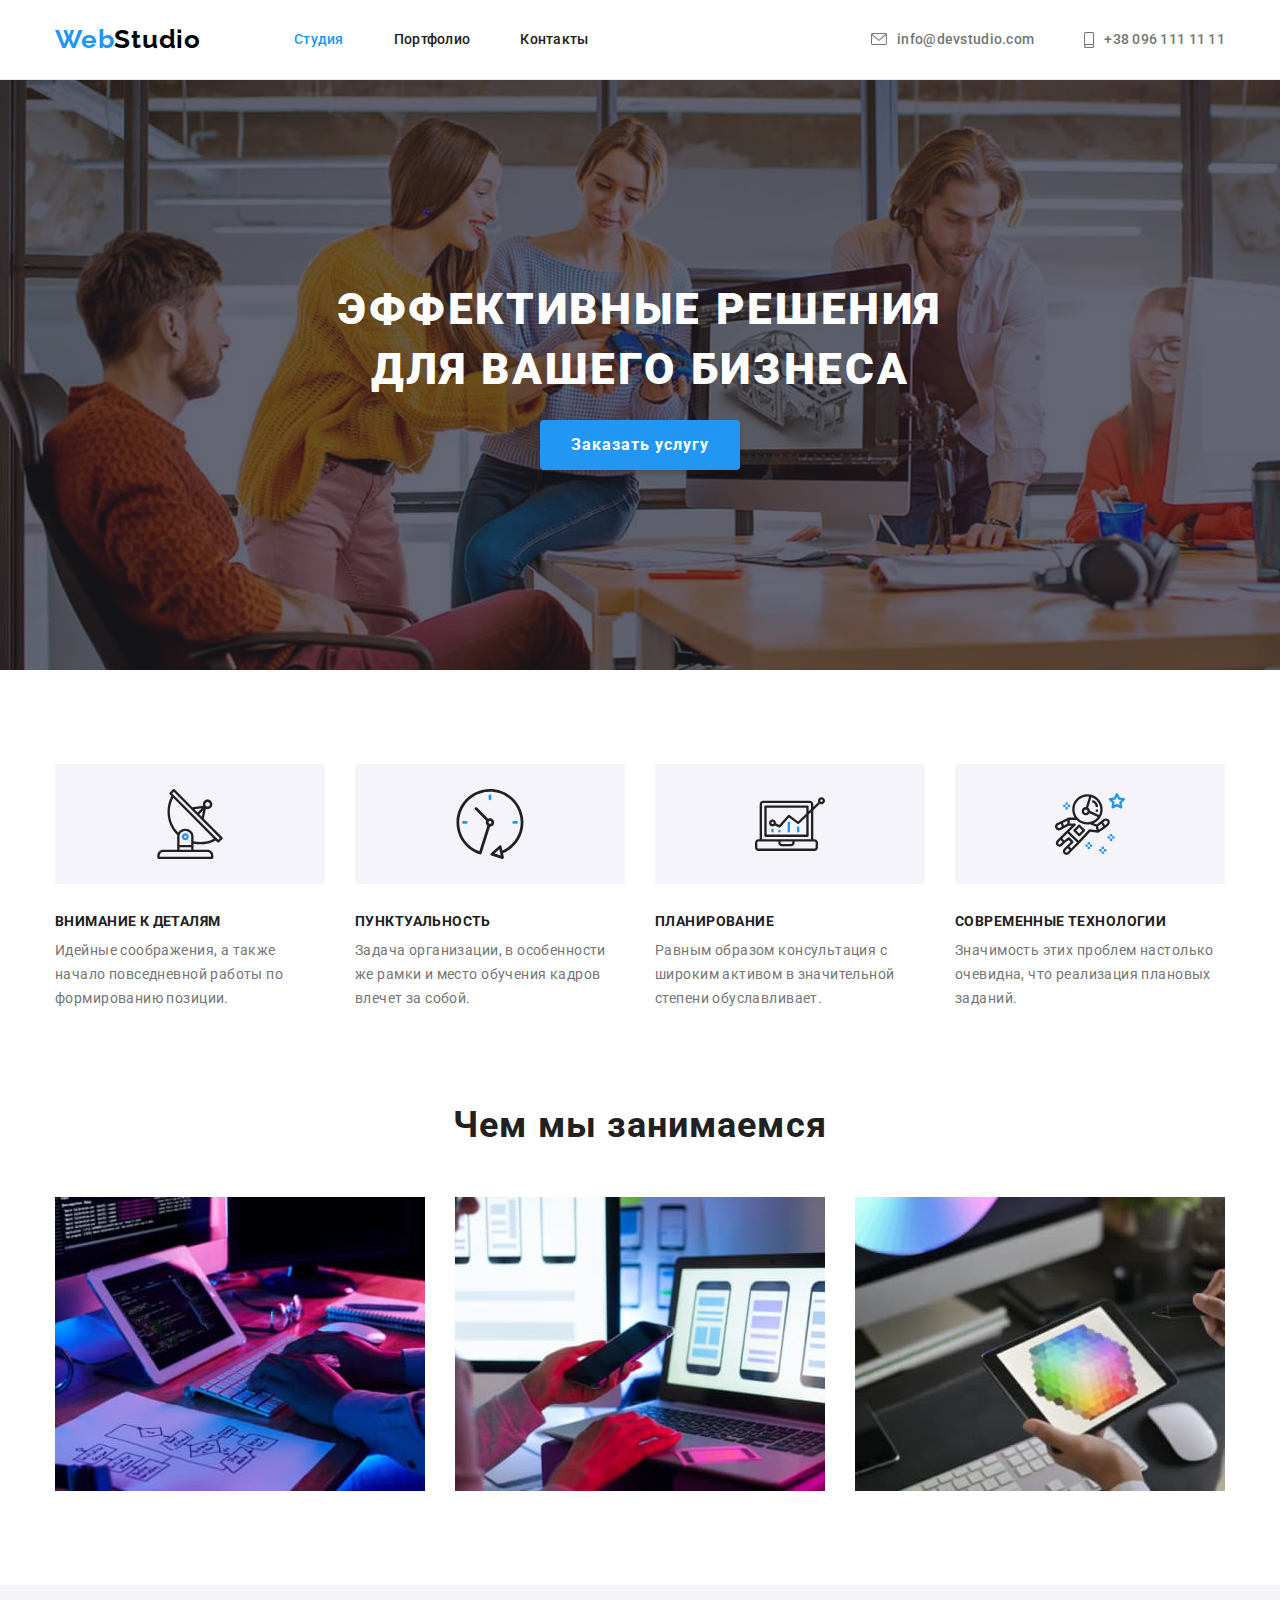
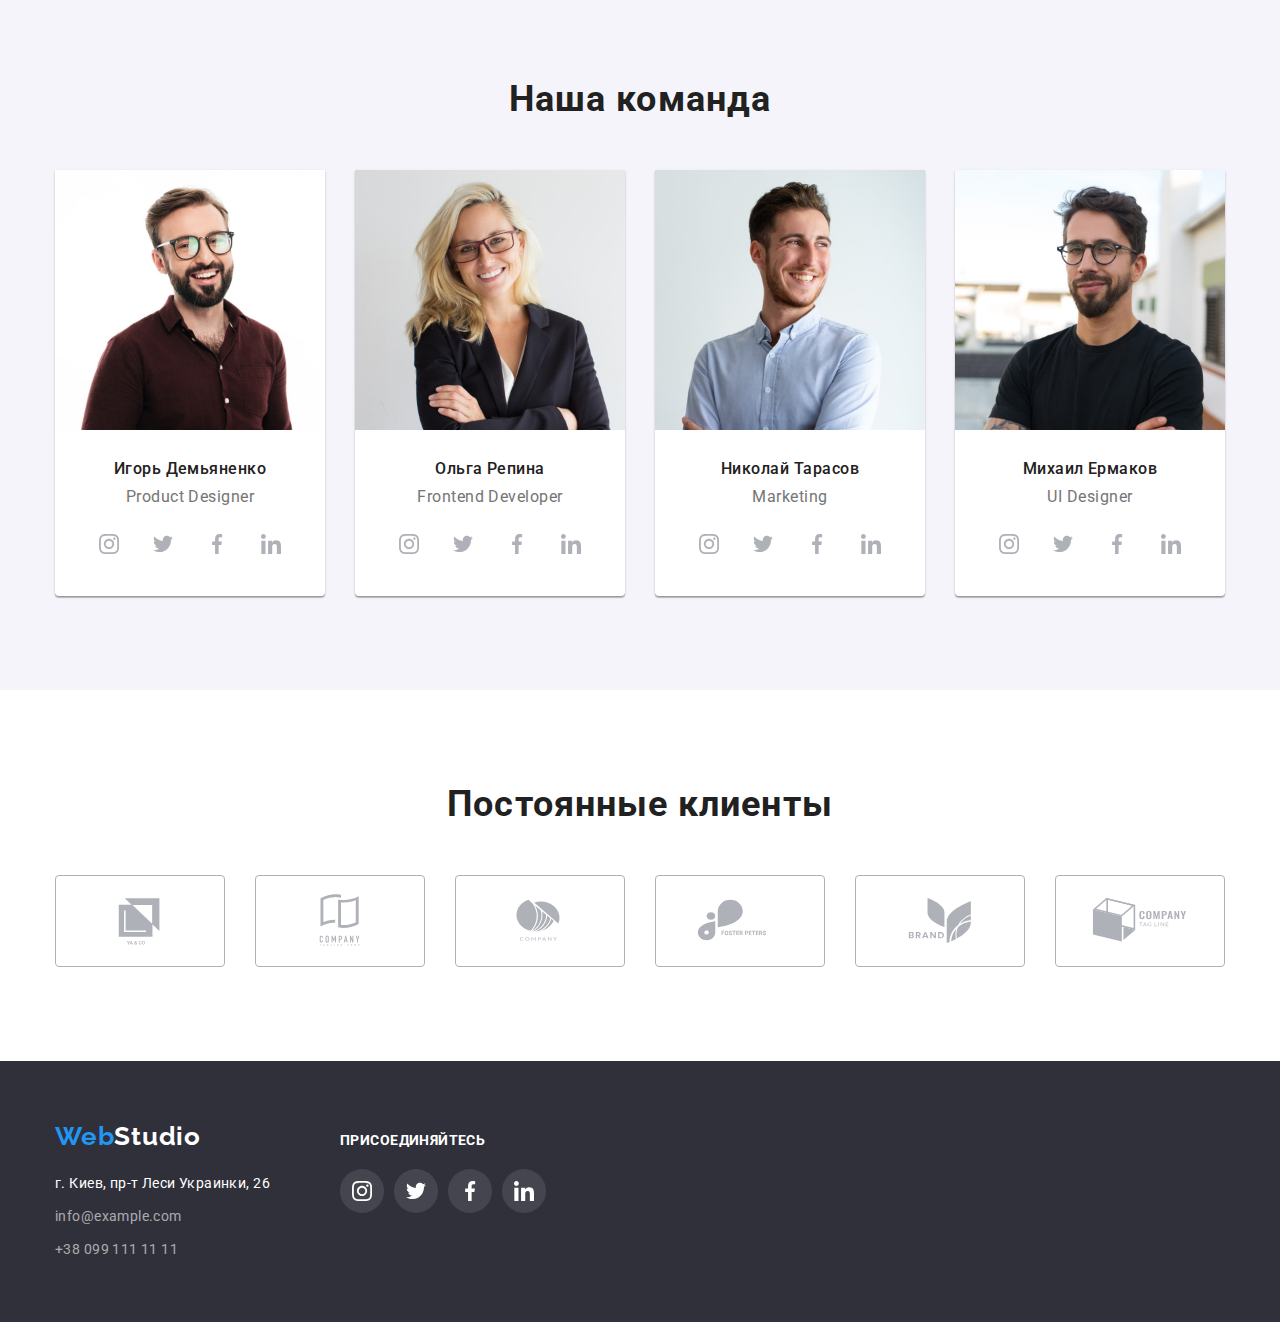
==== index.html @ d0656dda "Копія" ====
<!DOCTYPE html>
<html lang="ru">
  <head>
    <meta charset="UTF-8" />
    <meta http-equiv="X-UA-Compatible" content="IE=edge" />
    <meta name="viewport" content="width=device-width, initial-scale=1.0" />
    <link rel="preconnect" href="https://fonts.googleapis.com" />
    <link rel="preconnect" href="https://fonts.gstatic.com" crossorigin />
    <link
      href="https://fonts.googleapis.com/css2?family=Raleway:wght@700&family=Roboto:wght@400;500;700;900&display=swap"
      rel="stylesheet"
    />
    <title>WebStudio</title>
    <link
      rel="stylesheet"
      href="https://cdnjs.cloudflare.com/ajax/libs/modern-normalize/1.1.0/modern-normalize.min.css"
    />
    <link rel="stylesheet" href="./css/styles.css" />
  </head>

  <body>
    <header class="header">
      <div class="container">
        <a href="./index.html" class="logo link"><span class="logo-web">Web</span>Studio</a>
        <nav class="header-navigation">
          <ul class="header-navigation-list list">
            <li class="header-nav-item">
              <a href="./index.html" class="header-navigation-item link current">Студия</a>
            </li>
            <li class="header-nav-item">
              <a href="./portfolio.html" class="header-navigation-item link">Портфолио</a>
            </li>
            <li class="header-nav-item">
              <a href="" class="header-navigation-item link">Контакты</a>
            </li>
          </ul>
        </nav>
        <ul class="header-contacts-list list">
          <li class="header-contacts-item">
            <a href="mailto:info@devstudio.com" class="header-contacts link">
              <svg class="header-icon" width="16" height="12">
                <use href="./images/icons.svg#icon-envelope"></use>
              </svg>
              info@devstudio.com</a
            >
          </li>
          <li class="header-contacts-item">
            <a href="tel:+380961111111" class="header-contacts link">
              <svg class="header-icon" width="10" height="16">
                <use href="./images/icons.svg#icon-smartphone"></use>
              </svg>
              +38 096 111 11 11</a
            >
          </li>
        </ul>
      </div>
    </header>
    <main>
      <section class="hero">
        <div class="container">
          <h1 class="hero-title">Эффективные решения для вашего бизнеса</h1>
          <button type="button" class="hero-button">Заказать услугу</button>
        </div>
      </section>
      <section class="characteristic-section section">
        <div class="characteristic-container container">
          <h2 class="hidden-title">Преимущества компании</h2>
          <ul class="characteristic-list list">
            <li class="characteristic-item">
              <div class="characteristic-div">
                <svg class="characteristic-icon" width="70" height="70">
                  <use href="./images/icons.svg#icon-antenna"></use>
                </svg>
              </div>
              <h3 class="characteristic-title">Внимание к деталям</h3>
              <p class="characteristic-text">
                Идейные соображения, а также начало повседневной работы по формированию позиции.
              </p>
            </li>
            <li class="characteristic-item">
              <div class="characteristic-div">
                <svg class="characteristic-icon" width="70" height="70">
                  <use href="./images/icons.svg#icon-clock"></use>
                </svg>
              </div>
              <h3 class="characteristic-title">Пунктуальность</h3>
              <p class="characteristic-text">
                Задача организации, в особенности же рамки и место обучения кадров влечет за собой.
              </p>
            </li>
            <li class="characteristic-item">
              <div class="characteristic-div">
                <svg class="characteristic-icon" width="70" height="70">
                  <use href="./images/icons.svg#icon-diagram"></use>
                </svg>
              </div>
              <h3 class="characteristic-title">Планирование</h3>
              <p class="characteristic-text">
                Равным образом консультация с широким активом в значительной степени обуславливает.
              </p>
            </li>
            <li class="characteristic-item">
              <div class="characteristic-div">
                <svg class="characteristic-icon" width="70" height="70">
                  <use href="./images/icons.svg#icon-astronaut"></use>
                </svg>
              </div>
              <h3 class="characteristic-title">Современные технологии</h3>
              <p class="characteristic-text">
                Значимость этих проблем настолько очевидна, что реализация плановых заданий.
              </p>
            </li>
          </ul>
        </div>
      </section>
      <section class="section">
        <div class="container">
          <h2 class="activity-title">Чем мы занимаемся</h2>
          <ul class="activity-list list">
            <li class="activity-item">
              <img
                src="./images/img-1.jpg"
                class="photo"
                width="370"
                height="294"
                alt="Мужик печатает код"
              />
            </li>
            <li class="activity-item">
              <img
                src="./images/img-2.jpg"
                class="photo"
                width="370"
                height="294"
                alt="Мужик смотрит в выключенный телефон"
              />
            </li>
            <li class="activity-item">
              <img
                src="./images/img-3.jpg"
                class="photo"
                width="370"
                height="294"
                alt="Карта градиента"
              />
            </li>
          </ul>
        </div>
      </section>
      <section class="section team">
        <div class="container">
          <h2 class="team-title">Наша команда</h2>
          <ul class="team-list list">
            <li class="team-list-item">
              <img
                src="./images/workers/ihordemianenk.jpg"
                class="photo"
                width="270"
                height="260"
                alt="Игорь Демьяненко"
              />
              <div class="team-info">
                <h3 class="team-name">Игорь Демьяненко</h3>
                <p lang="en" class="team-profession">Product Designer</p>
                <ul class="team-soc-list list">
                  <li class="tean-soc-item">
                    <a href="" class="team-soc-link">
                      <svg class="team-soc-icon" width="20" height="20">
                        <use href="./images/icons.svg#icon-instagram"></use>
                      </svg>
                    </a>
                  </li>
                  <li class="tean-soc-item">
                    <a href="" class="team-soc-link">
                      <svg class="team-soc-icon" width="20" height="20">
                        <use href="./images/icons.svg#icon-twitter"></use>
                      </svg>
                    </a>
                  </li>
                  <li class="tean-soc-item">
                    <a href="" class="team-soc-link">
                      <svg class="team-soc-icon" width="20" height="20">
                        <use href="./images/icons.svg#icon-facebook"></use>
                      </svg>
                    </a>
                  </li>
                  <li class="tean-soc-item">
                    <a href="" class="team-soc-link">
                      <svg class="team-soc-icon" width="20" height="20">
                        <use href="./images/icons.svg#icon-linkedin"></use>
                      </svg>
                    </a>
                  </li>
                </ul>
              </div>
            </li>
            <li class="team-list-item">
              <img
                src="./images/workers/olharepin.jpg"
                class="photo"
                width="270"
                height="260"
                alt="Ольга Репина"
              />
              <div class="team-info">
                <h3 class="team-name">Ольга Репина</h3>
                <p lang="en" class="team-profession">Frontend Developer</p>
                <ul class="team-soc-list list">
                  <li class="tean-soc-item">
                    <a href="" class="team-soc-link">
                      <svg class="team-soc-icon" width="20" height="20">
                        <use href="./images/icons.svg#icon-instagram"></use>
                      </svg>
                    </a>
                  </li>
                  <li class="tean-soc-item">
                    <a href="" class="team-soc-link">
                      <svg class="team-soc-icon" width="20" height="20">
                        <use href="./images/icons.svg#icon-twitter"></use>
                      </svg>
                    </a>
                  </li>
                  <li class="tean-soc-item">
                    <a href="" class="team-soc-link">
                      <svg class="team-soc-icon" width="20" height="20">
                        <use href="./images/icons.svg#icon-facebook"></use>
                      </svg>
                    </a>
                  </li>
                  <li class="tean-soc-item">
                    <a href="" class="team-soc-link">
                      <svg class="team-soc-icon" width="20" height="20">
                        <use href="./images/icons.svg#icon-linkedin"></use>
                      </svg>
                    </a>
                  </li>
                </ul>
              </div>
            </li>
            <li class="team-list-item">
              <img
                src="./images/workers/mykolataraso.jpg"
                class="photo"
                width="270"
                height="260"
                alt="Николай Тарасов"
              />
              <div class="team-info">
                <h3 class="team-name">Николай Тарасов</h3>
                <p lang="en" class="team-profession">Marketing</p>
                <ul class="team-soc-list list">
                  <li class="tean-soc-item">
                    <a href="" class="team-soc-link">
                      <svg class="team-soc-icon" width="20" height="20">
                        <use href="./images/icons.svg#icon-instagram"></use>
                      </svg>
                    </a>
                  </li>
                  <li class="tean-soc-item">
                    <a href="" class="team-soc-link"
                      ><svg class="team-soc-icon" width="20" height="20">
                        <use href="./images/icons.svg#icon-twitter"></use>
                      </svg>
                    </a>
                  </li>
                  <li class="tean-soc-item">
                    <a href="" class="team-soc-link">
                      <svg class="team-soc-icon" width="20" height="20">
                        <use href="./images/icons.svg#icon-facebook"></use>
                      </svg>
                    </a>
                  </li>
                  <li class="tean-soc-item">
                    <a href="" class="team-soc-link">
                      <svg class="team-soc-icon" width="20" height="20">
                        <use href="./images/icons.svg#icon-linkedin"></use>
                      </svg>
                    </a>
                  </li>
                </ul>
              </div>
            </li>
            <li class="team-list-item">
              <img
                src="./images/workers/mykhailoyermako.jpg"
                class="photo"
                width="270"
                height="260"
                alt="Михаил Ермаков"
              />
              <div class="team-info">
                <h3 class="team-name">Михаил Ермаков</h3>
                <p lang="en" class="team-profession">UI Designer</p>
                <ul class="team-soc-list list">
                  <li class="tean-soc-item">
                    <a href="" class="team-soc-link">
                      <svg class="team-soc-icon" width="20" height="20">
                        <use href="./images/icons.svg#icon-instagram"></use>
                      </svg>
                    </a>
                  </li>
                  <li class="tean-soc-item">
                    <a href="" class="team-soc-link">
                      <svg class="team-soc-icon" width="20" height="20">
                        <use href="./images/icons.svg#icon-twitter"></use>
                      </svg>
                    </a>
                  </li>
                  <li class="tean-soc-item">
                    <a href="" class="team-soc-link">
                      <svg class="team-soc-icon" width="20" height="20">
                        <use href="./images/icons.svg#icon-facebook"></use>
                      </svg>
                    </a>
                  </li>
                  <li class="tean-soc-item">
                    <a href="" class="team-soc-link">
                      <svg class="team-soc-icon" width="20" height="20">
                        <use href="./images/icons.svg#icon-linkedin"></use>
                      </svg>
                    </a>
                  </li>
                </ul>
              </div>
            </li>
          </ul>
        </div>
      </section>
      <section class="section">
        <div class="container">
          <h2 class="client-title">Постоянные клиенты</h2>
          <ul class="client-list list">
            <li class="client-item">
              <a href="" class="client-link">
                <svg class="client-icon" width="106" height="60">
                  <use href="./images/icons.svg#icon-logo-one"></use>
                </svg>
              </a>
            </li>
            <li class="client-item">
              <a href="" class="client-link">
                <svg class="client-icon" width="106" height="60">
                  <use href="./images/icons.svg#icon-logo-two"></use>
                </svg>
              </a>
            </li>
            <li class="client-item">
              <a href="" class="client-link">
                <svg class="client-icon" width="106" height="60">
                  <use href="./images/icons.svg#icon-logo-three"></use>
                </svg>
              </a>
            </li>
            <li class="client-item">
              <a href="" class="client-link">
                <svg class="client-icon" width="106" height="60">
                  <use href="./images/icons.svg#icon-logo-four"></use>
                </svg>
              </a>
            </li>
            <li class="client-item">
              <a href="" class="client-link">
                <svg class="client-icon" width="106" height="60">
                  <use href="./images/icons.svg#icon-logo-five"></use>
                </svg>
              </a>
            </li>
            <li class="client-item">
              <a href="" class="client-link">
                <svg class="client-icon" width="106" height="60">
                  <use href="./images/icons.svg#icon-logo-six"></use>
                </svg>
              </a>
            </li>
          </ul>
        </div>
      </section>
    </main>
    <footer class="footer">
      <div class="container">
        <div class="footer-main">
          <a href="./index.html" class="footer-logo link"
            ><span class="logo-web">Web</span>Studio</a
          >
          <address>
            <ul class="footer-address-list list">
              <li class="footer-address">
                <a
                  href="https://goo.gl/maps/h8EsiZQWyyyruCBi9"
                  target="_blank"
                  rel="noopener noreferrer"
                  class="footer-address-item link"
                  >г. Киев, пр-т Леси Украинки, 26</a
                >
              </li>
              <li class="footer-address">
                <a href="mailto:info@example.com" class="footer-address-link link"
                  >info@example.com</a
                >
              </li>
              <li class="footer-address">
                <a href="tel:+380991111111" class="footer-address-link link">+38 099 111 11 11</a>
              </li>
            </ul>
          </address>
        </div>
        <div class="footer-soc">
          <h3 class="footer-soc-title">присоединяйтесь</h3>
          <ul class="footer-soc-list list">
            <li class="footer-soc-item">
              <a href="" class="footer-soc-link">
                <svg class="footer-soc-icon" width="20" height="20">
                  <use href="./images/icons.svg#icon-instagram"></use>
                </svg>
              </a>
            </li>
            <li class="footer-soc-item">
              <a href="" class="footer-soc-link">
                <svg class="team-soc-icon" width="20" height="20">
                  <use href="./images/icons.svg#icon-twitter"></use>
                </svg>
              </a>
            </li>
            <li class="footer-soc-item">
              <a href="" class="footer-soc-link">
                <svg class="team-soc-icon" width="20" height="20">
                  <use href="./images/icons.svg#icon-facebook"></use>
                </svg>
              </a>
            </li>
            <li class="footer-soc-item">
              <a href="" class="footer-soc-link">
                <svg class="team-soc-icon" width="20" height="20">
                  <use href="./images/icons.svg#icon-linkedin"></use>
                </svg>
              </a>
            </li>
          </ul>
        </div>
      </div>
    </footer>
  </body>
</html>
---- css/styles.css ----
:root {
  --primery-text-color: #757575;
  --primery-white-color: #ffffff;
  --accent-color: #2196f3;
  --black-color: #000000;
  --hero-color: #2f303a;
  --nav-item-color: #212121;
  --futer-address-color: rgba(255, 255, 255, 0.6);
  --team-section-color: #f5f4fa;
  --hero-button-focus-color: #188ce8;
  --svg-icon-color: #afb1b8;
}

body {
  background-color: var(--primery-white-color);
  font-family: 'Roboto', Tahoma, sans-serif;
  color: var(--primery-text-color);
}

.list {
  list-style: none;
}

.link {
  text-decoration: none;
}

.hidden-title {
  position: absolute;
  width: 1px;
  height: 1px;
  margin: -1px;
  border: 0;
  padding: 0;

  white-space: nowrap;
  clip-path: inset(100%);
  clip: rect(0 0 0 0);
  overflow: hidden;
}

.container {
  margin: 0 auto;
  width: 1200px;
  padding-left: 15px;
  padding-right: 15px;
}

ul,
p,
h1,
h2,
h3 {
  margin: 0;
  padding-inline-start: 0px;
}

.section {
  padding-top: 94px;
  padding-bottom: 94px;
}

.photo {
  display: block;
}

/* ------------------------ header ----------------------*/

.header {
  border-bottom: 1px solid #ececec;
}

.header .container {
  display: flex;
  align-items: center;
}

.logo {
  font-family: 'Raleway';
  font-weight: 700;
  font-size: 26px;
  line-height: 1.19;
  letter-spacing: 0.03em;
  color: var(--black-color);
  margin-right: 93px;
}

.logo-web {
  color: var(--accent-color);
}

.header-navigation-list {
  font-weight: 500;
  font-size: 14px;
  line-height: 1.1;
  letter-spacing: 0.02em;
  display: flex;
}

.header-nav-item:not(:last-child) {
  margin-right: 50px;
}

.header-navigation-item {
  color: var(--nav-item-color);
  padding-top: 32px;
  padding-bottom: 32px;
  display: block;
}

.header-navigation-item:hover,
.header-navigation-item:focus {
  color: var(--accent-color);
}

.header-contacts-list {
  margin-left: auto;
  font-weight: 500;
  font-size: 14px;
  line-height: 1.1;
  letter-spacing: 0.02em;
  display: flex;
}

.header-contacts-item:not(:last-child) {
  margin-right: 50px;
}

.header-contacts {
  color: var(--primery-text-color);
  display: flex;
  align-items: center;
}

.header-contacts:hover,
.header-contacts:focus,
.current {
  color: var(--accent-color);
}

.header-icon {
  margin-right: 10px;
  fill: currentColor;
  display: flex;
  align-items: center;
}

/* -------------------------hero------------------------- */

.hero {
  background-color: var(--hero-color);
  text-align: center;
  padding-top: 200px;
  padding-bottom: 200px;
  background-image: linear-gradient(rgba(47, 48, 58, 0.4), rgba(47, 48, 58, 0.4)),
    url(../images/hero-background.jpg);
  background-repeat: no-repeat;
  background-size: cover;
  max-width: 1600px;
  margin: 0 auto;
}

.hero-title {
  margin-left: auto;
  margin-right: auto;
  width: 696px;
  font-weight: 900;
  font-size: 44px;
  line-height: 1.36;
  text-align: center;
  letter-spacing: 0.06em;
  text-transform: uppercase;
  color: var(--primery-white-color);
}

.hero-button {
  width: 200px;
  height: 50px;
  margin-top: 20px;
  font-family: inherit;
  cursor: pointer;
  font-weight: 700;
  font-size: 16px;
  line-height: 1.8;
  letter-spacing: 0.06em;
  background-color: var(--accent-color);
  color: var(--primery-white-color);
  box-shadow: 0px 4px 4px rgba(0, 0, 0, 0.15);
  border-radius: 4px;
  border: 0;
}

.hero-button:hover,
.hero-button:focus {
  background-color: var(--hero-button-focus-color);
}

/* ---------------------characteristic-------------------- */
.characteristic-section {
  padding-bottom: 0;
}

.characteristic-list {
  display: flex;
}

.characteristic-item {
  width: 270px;
}

.characteristic-item + .characteristic-item {
  margin-left: 30px;
}

.characteristic-div {
  display: flex;
  height: 120px;
  width: 270px;
  background-color: var(--team-section-color);
  align-items: center;
  justify-content: center;
  margin-bottom: 30px;
}

.characteristic-title {
  margin-bottom: 10px;
  font-weight: 700;
  font-size: 14px;
  line-height: 1.1;
  letter-spacing: 0.03em;
  text-transform: uppercase;
  color: var(--nav-item-color);
}

.characteristic-text {
  font-weight: 400;
  font-size: 14px;
  line-height: 1.7;
  letter-spacing: 0.03em;
}

/* -------------------------activity---------------------- */

.activity-list {
  display: flex;
}

.activity-item + .activity-item {
  margin-left: 30px;
}

.activity-title {
  /* margin-top: 94px; */
  margin-bottom: 50px;
}

.activity-title,
.team-title {
  font-weight: 700;
  font-size: 36px;
  line-height: 1.16;
  text-align: center;
  letter-spacing: 0.03em;
  color: var(--nav-item-color);
}

/* ---------------------------team------------------------ */

.team {
  background-color: var(--team-section-color);
  text-align: center;
  margin-top: 0;
  margin-bottom: 0;
  padding-top: 94px;
  padding-bottom: 94px;
}

.team-title {
  display: inline-block;
  margin-left: auto;
  margin-right: auto;
  /* margin-top: 94px; */
}

.team-list {
  display: flex;
  margin-top: 50px;
}

.team-list-item {
  background-color: var(--primery-white-color);
  box-shadow: 0px 1px 3px rgba(0, 0, 0, 0.12), 0px 1px 1px rgba(0, 0, 0, 0.14),
    0px 2px 1px rgba(0, 0, 0, 0.2);
  border-radius: 0px 0px 4px 4px;
  /* margin-bottom: 94px; */
}

.team-list-item + .team-list-item {
  margin-left: 30px;
}

.team-info {
  padding-top: 30px;
  padding-bottom: 30px;
}
.team-name {
  font-weight: 500;
  font-size: 16px;
  line-height: 1.1;
  text-align: center;
  letter-spacing: 0.03em;
  color: var(--nav-item-color);
}

.team-profession {
  margin-top: 10px;
  margin-bottom: 16px;
  font-weight: 400;
  font-size: 16px;
  line-height: 1.1;
  text-align: center;
  letter-spacing: 0.03em;
}

.tean-soc-item + .tean-soc-item {
  margin-left: 10px;
}

.team-soc-list {
  display: flex;
  justify-content: center;
}

.team-soc-link {
  width: 44px;
  height: 44px;
  background-color: var(--primery-white-color);
  border-radius: 50%;
  display: flex;
  justify-content: center;
  align-items: center;
  fill: var(--svg-icon-color);
}

.team-soc-link:hover,
.team-soc-link:focus {
  background-color: var(--accent-color);
}

.team-soc-link:hover,
.team-soc-link:focus .team-soc-icon {
  fill: var(--primery-white-color);
}

/* --------------------------client----------------------- */

.client-list {
  display: flex;
  margin-top: 50px;
}

.client-item + .client-item {
  margin-left: 30px;
}

.client-title {
  margin-left: auto;
  margin-right: auto;
  font-weight: 700;
  font-size: 36px;
  line-height: 1.16;
  text-align: center;
  letter-spacing: 0.03em;
  color: var(--nav-item-color);
}

.client-link {
  display: flex;
  width: 170px;
  height: 92px;
  border: 1px solid var(--svg-icon-color);
  box-sizing: border-box;
  border-radius: 4px;
  justify-content: center;
  align-items: center;
  fill: var(--svg-icon-color);
}

.client-link:hover,
.client-link:focus {
  border: 1px solid var(--accent-color);
  color: var(--accent-color);
}

.client-link:hover,
.client-link:focus .client-icon {
  fill: var(--accent-color);
}

/* --------------------------footer----------------------- */

.footer {
  background-color: var(--hero-color);
  padding-top: 60px;
  padding-bottom: 60px;
}

.footer-logo {
  display: inline-block;
  margin-bottom: 20px;
  font-family: 'Raleway';
  font-weight: 700;
  font-size: 26px;
  line-height: 1.19;
  letter-spacing: 0.03em;
  color: var(--primery-white-color);
}

.footer-address:not(:last-child) {
  margin-bottom: 9px;
}

.footer-address-item {
  font-style: normal;
  font-weight: 400;
  font-size: 14px;
  line-height: 1.71;
  letter-spacing: 0.03em;
  color: var(--primery-white-color);
}

.footer-address-item:hover,
.footer-address-item:focus {
  color: var(--accent-color);
}

.footer-address-link {
  font-style: normal;
  font-weight: 400;
  font-size: 14px;
  line-height: 1.71;
  letter-spacing: 0.03em;
  color: var(--futer-address-color);
}

.footer-address-link:hover,
.footer-address-link:focus {
  color: var(--accent-color);
}

.footer .container {
  display: flex;
  align-items: baseline;
}

.footer-soc {
  margin-left: 70px;
}

.footer-soc-title {
  font-style: normal;
  font-weight: 700;
  font-size: 14px;
  line-height: 1.14;
  letter-spacing: 0.03em;
  text-transform: uppercase;
  color: var(--primery-white-color);
  margin-bottom: 20px;
}

.footer-soc-item + .footer-soc-item {
  margin-left: 10px;
}

.footer-soc-list {
  display: flex;
}

.footer-soc-link {
  width: 44px;
  height: 44px;
  background-color: rgba(255, 255, 255, 0.1);
  border-radius: 50%;
  display: flex;
  justify-content: center;
  align-items: center;
  fill: var(--primery-white-color);
}

.footer-soc-link:hover,
.footer-soc-link:focus {
  background-color: var(--accent-color);
}

/* ------------------------Portfolio-------------------------- */

.filter {
  display: flex;
  justify-content: center;
}

.filter-item:not(:last-child) {
  margin-right: 8px;
}

.filter-button {
  padding-left: 22px;
  padding-right: 22px;
  padding-top: 6px;
  padding-bottom: 6px;
  font-family: inherit;
  cursor: pointer;
  font-weight: 500;
  font-size: 16px;
  line-height: 1.62;
  text-align: center;
  letter-spacing: 0.03em;
  background-color: #f5f4fa;
  color: var(--nav-item-color);
  border-radius: 4px;
  border: 0;
}

.filter-button:hover,
.filter-button:focus {
  background-color: var(--accent-color);
  color: var(--primery-white-color);
  box-shadow: 0px 3px 1px rgba(0, 0, 0, 0.1), 0px 1px 2px rgba(0, 0, 0, 0.08),
    0px 2px 2px rgba(0, 0, 0, 0.12);
}

/* ------------------Portfolio list--------------------- */

.project-link:hover,
.project-link:focus {
  display: block;
  box-shadow: 0px 1px 1px rgba(0, 0, 0, 0.12), 0px 4px 4px rgba(0, 0, 0, 0.06),
    1px 4px 6px rgba(0, 0, 0, 0.16);
}

.project-list {
  margin-top: 50px;
  display: flex;
  flex-wrap: wrap;
}

.project-info {
  padding: 20px 24px 20px 24px;
  border: 1px solid #eeeeee;
  border-top: none;
}

.project-item {
  margin-right: 30px;
}

.project-item:nth-child(3n + 3) {
  margin-right: 0;
}

.project-item:nth-child(1n + 4) {
  margin-top: 30px;
}

.project-name {
  font-weight: 700;
  font-size: 18px;
  line-height: 2;
  letter-spacing: 0.06em;
  color: var(--nav-item-color);
}

.project-type {
  margin-top: 4px;
  font-weight: 400;
  font-size: 16px;
  line-height: 1.88;
  letter-spacing: 0.03em;
  color: var(--primery-text-color);
}
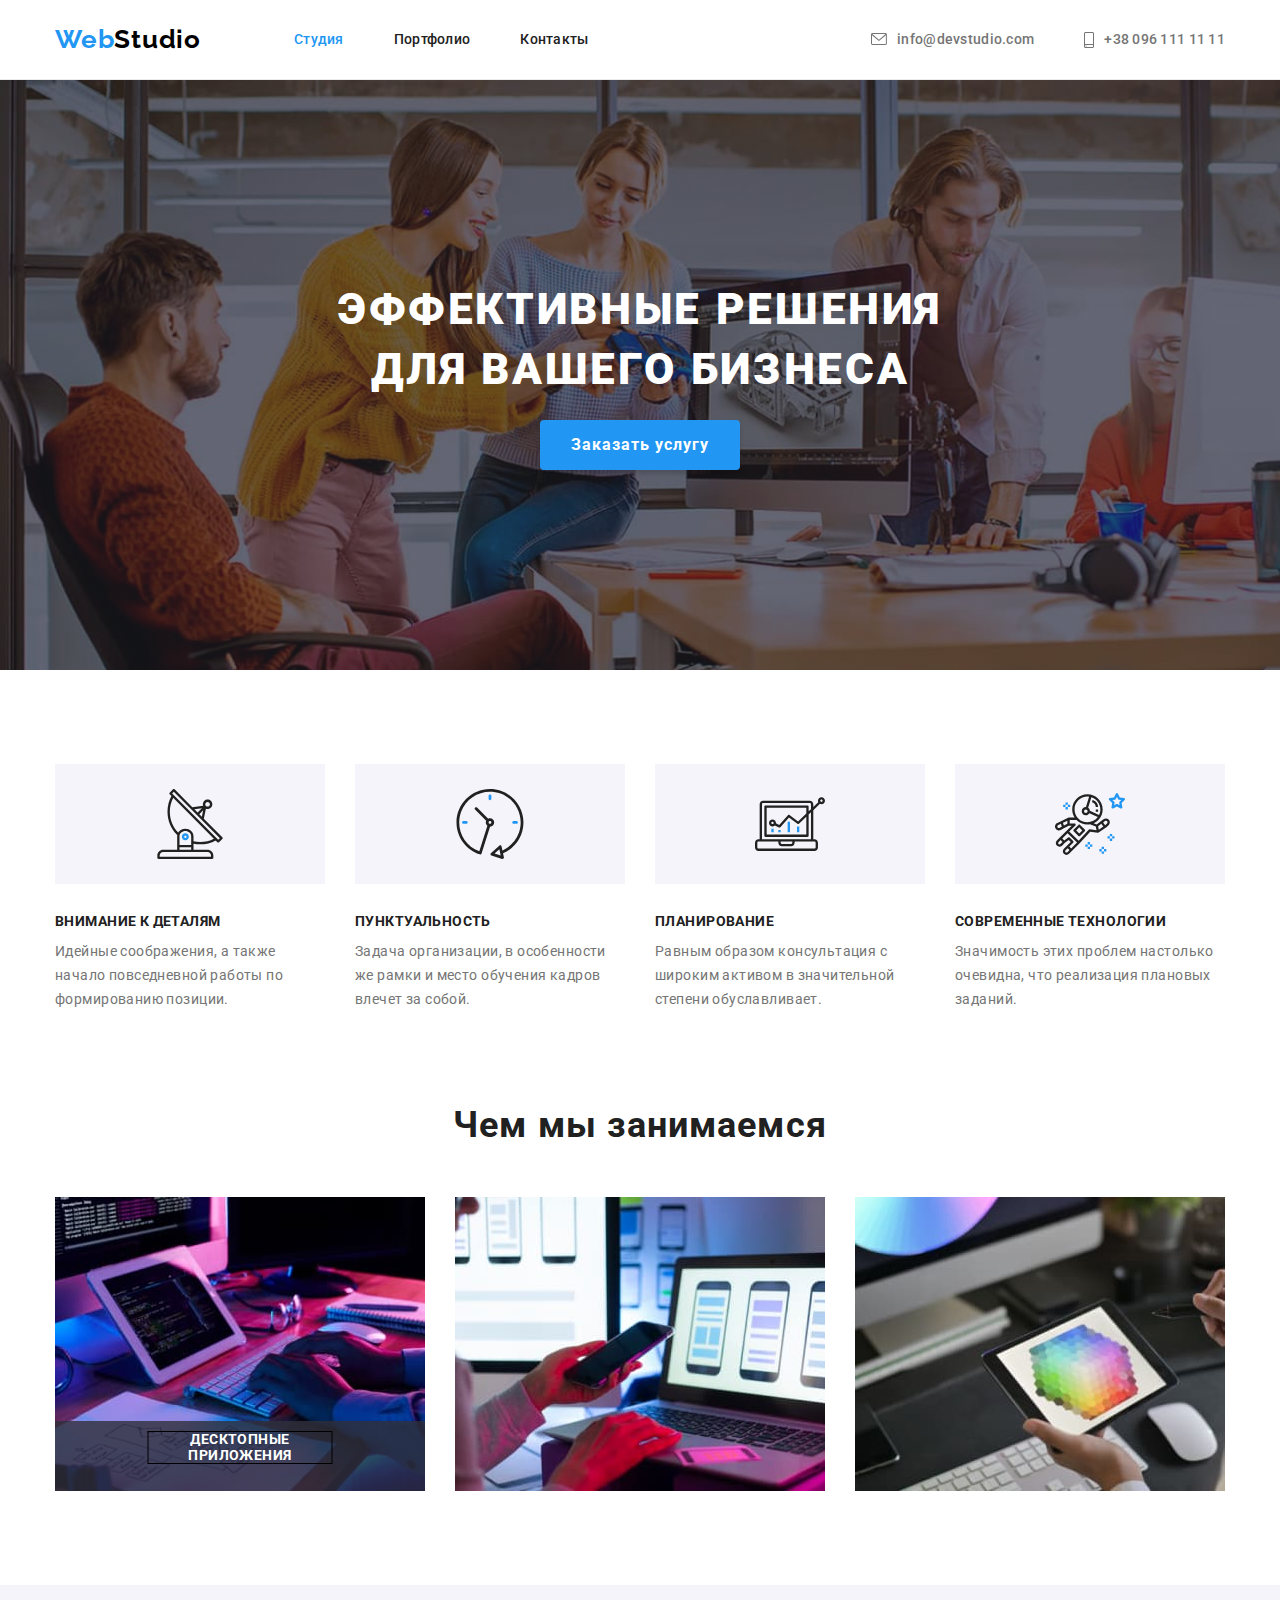
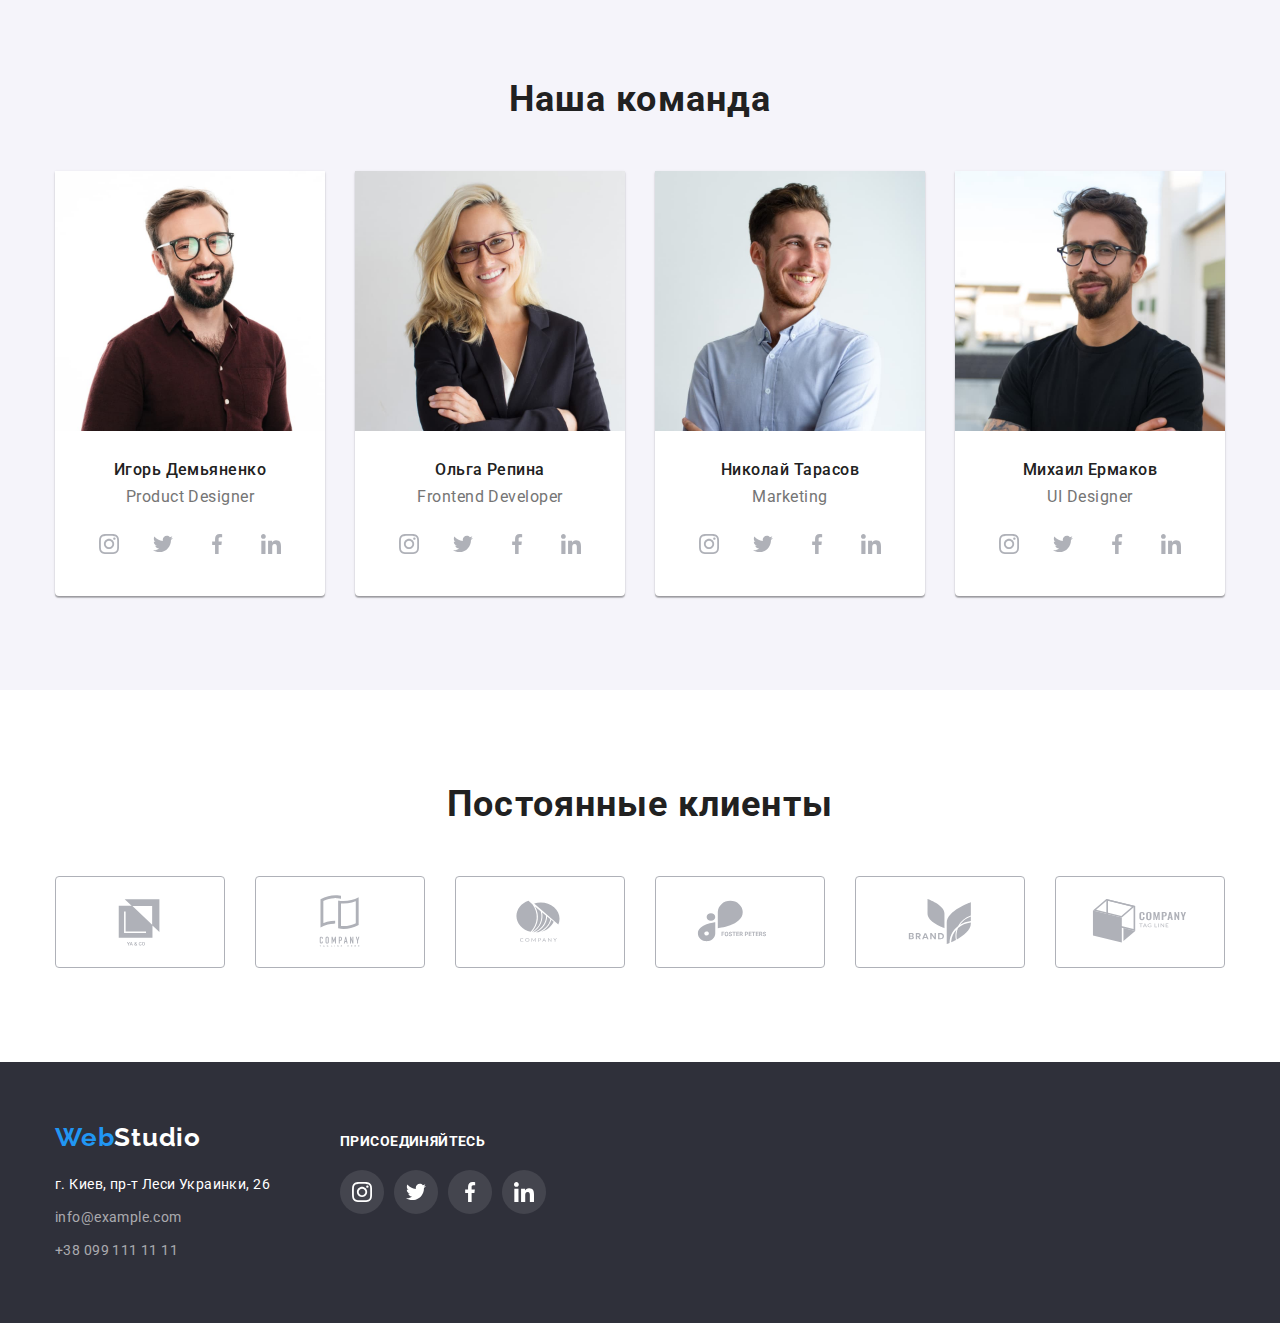
==== commit 849624d5: "Сейв 1" ====
--- a/index.html
+++ b/index.html
@@ -118,13 +118,16 @@
           <h2 class="activity-title">Чем мы занимаемся</h2>
           <ul class="activity-list list">
             <li class="activity-item">
-              <img
-                src="./images/img-1.jpg"
-                class="photo"
-                width="370"
-                height="294"
-                alt="Мужик печатает код"
-              />
+              <div class="activity-overlay">
+                <img
+                  src="./images/img-1.jpg"
+                  class="photo"
+                  width="370"
+                  height="294"
+                  alt="Мужик печатает код"
+                />
+                <p class="activity-text">Десктопные приложения</p>
+              </div>
             </li>
             <li class="activity-item">
               <img
--- a/css/styles.css
+++ b/css/styles.css
@@ -226,7 +226,7 @@
   margin-bottom: 10px;
   font-weight: 700;
   font-size: 14px;
-  line-height: 1.1;
+  line-height: 1.14;
   letter-spacing: 0.03em;
   text-transform: uppercase;
   color: var(--nav-item-color);
@@ -262,6 +262,37 @@
   text-align: center;
   letter-spacing: 0.03em;
   color: var(--nav-item-color);
+}
+
+.activity-overlay {
+  position: relative;
+}
+
+.activity-overlay::before {
+  position: absolute;
+  content: '';
+  bottom: 0;
+  width: 100%;
+  height: 70px;
+  display: inline-block;
+  background-color: rgba(47, 48, 58, 0.8);
+}
+
+.activity-text {
+  position: absolute;
+  left: 50%;
+  bottom: 27px;
+  transform: translate(-50%, 0);
+
+  font-style: normal;
+  font-weight: 700;
+  font-size: 14px;
+  line-height: 1.1;
+  text-align: center;
+  letter-spacing: 0.03em;
+  text-transform: uppercase;
+  color: var(--primery-white-color);
+  border: 1px solid #000000;
 }
 
 /* ---------------------------team------------------------ */
@@ -531,6 +562,51 @@
 
 /* ------------------Portfolio list--------------------- */
 
+.project-list {
+  margin-top: 50px;
+  display: flex;
+  flex-wrap: wrap;
+}
+
+.project-link:hover .project-overlay-text {
+  opacity: 1;
+}
+
+.project-overlay:hover::before {
+  opacity: 1;
+}
+
+.project-overlay::before {
+  display: inline-block;
+  position: absolute;
+  content: '';
+  width: 100%;
+  height: 100%;
+  background-color: rgba(33, 150, 243, 0.9);
+  opacity: 0;
+}
+
+.project-overlay {
+  position: relative;
+}
+
+.project-overlay-text {
+  position: absolute;
+  top: 50%;
+  left: 50%;
+  transform: translate(-50%, -50%);
+  height: 168px;
+  width: 322px;
+  opacity: 0;
+
+  font-style: normal;
+  font-weight: 400;
+  font-size: 18px;
+  line-height: 1.56;
+  color: var(--primery-white-color);
+  letter-spacing: 0.03em;
+}
+
 .project-link:hover,
 .project-link:focus {
   display: block;
@@ -538,12 +614,6 @@
     1px 4px 6px rgba(0, 0, 0, 0.16);
 }
 
-.project-list {
-  margin-top: 50px;
-  display: flex;
-  flex-wrap: wrap;
-}
-
 .project-info {
   padding: 20px 24px 20px 24px;
   border: 1px solid #eeeeee;
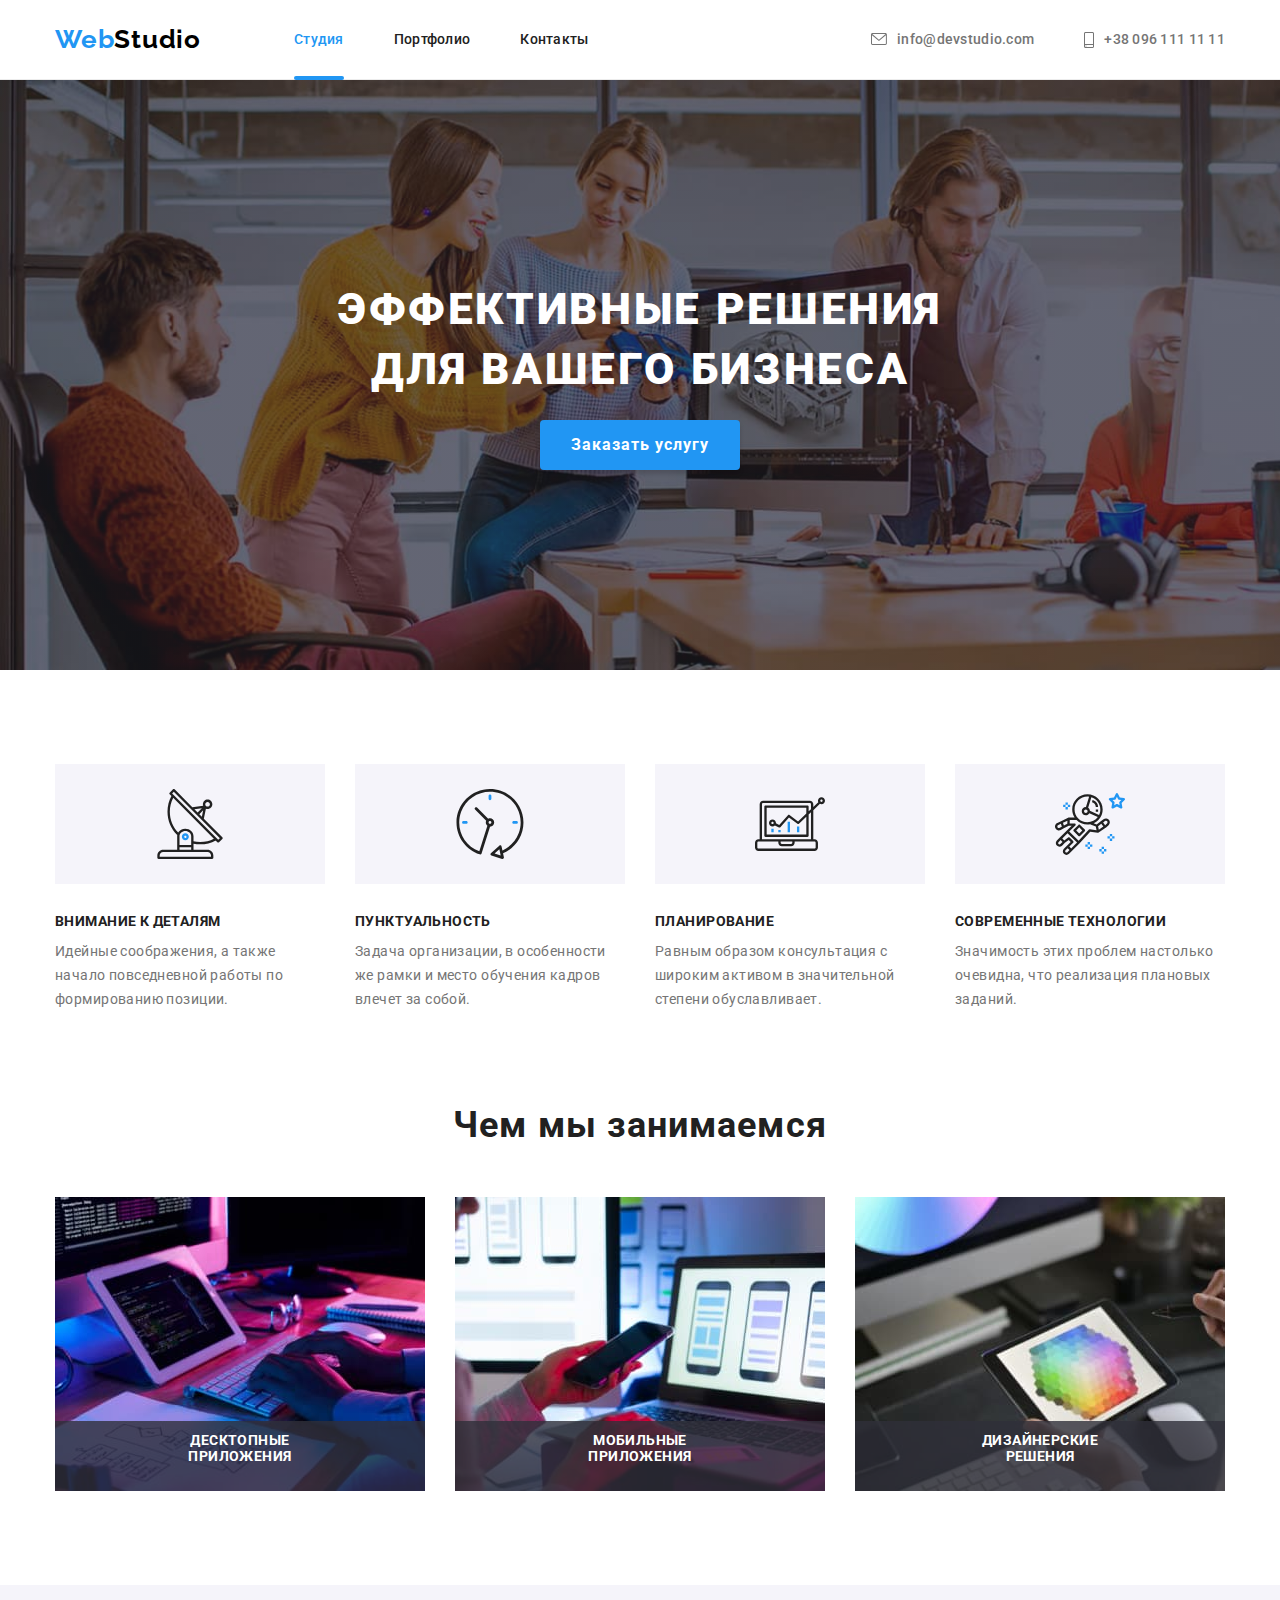
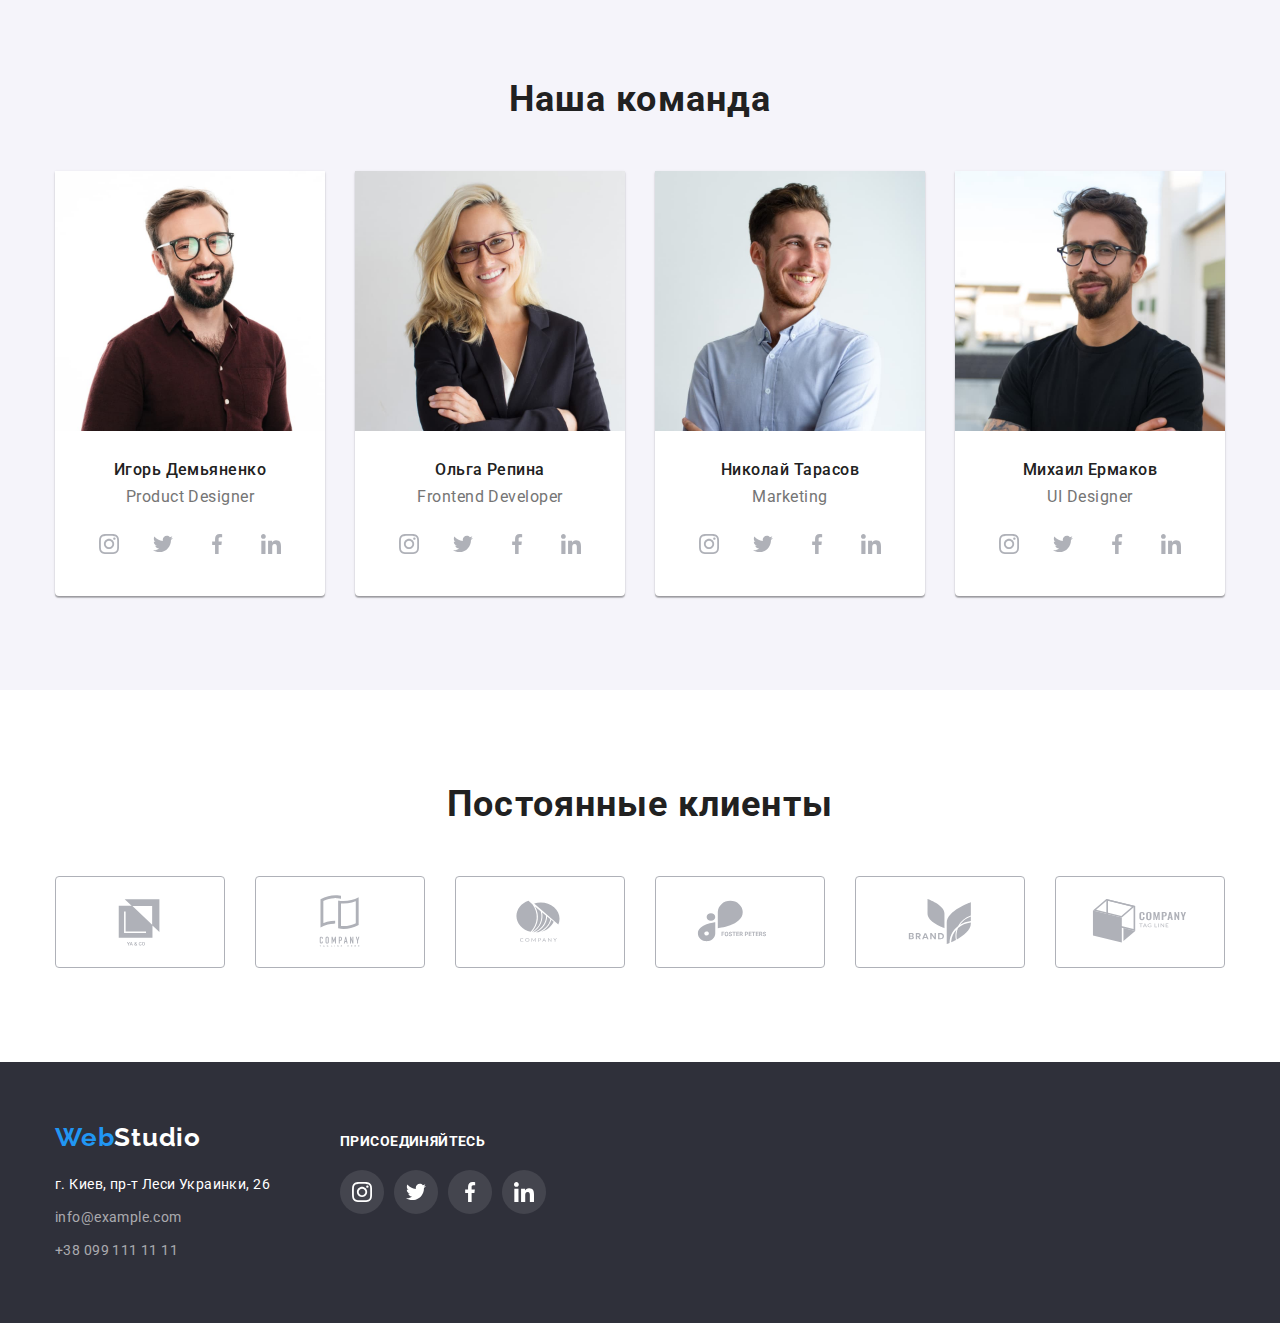
==== commit d2f1f01e: "Сейв 2" ====
--- a/index.html
+++ b/index.html
@@ -59,7 +59,7 @@
       <section class="hero">
         <div class="container">
           <h1 class="hero-title">Эффективные решения для вашего бизнеса</h1>
-          <button type="button" class="hero-button">Заказать услугу</button>
+          <button type="button" class="hero-button" data-modal-open>Заказать услугу</button>
         </div>
       </section>
       <section class="characteristic-section section">
@@ -130,22 +130,28 @@
               </div>
             </li>
             <li class="activity-item">
-              <img
-                src="./images/img-2.jpg"
-                class="photo"
-                width="370"
-                height="294"
-                alt="Мужик смотрит в выключенный телефон"
-              />
+              <div class="activity-overlay">
+                <img
+                  src="./images/img-2.jpg"
+                  class="photo"
+                  width="370"
+                  height="294"
+                  alt="Мужик смотрит в выключенный телефон"
+                />
+                <p class="activity-text">Мобильные приложения</p>
+              </div>
             </li>
             <li class="activity-item">
-              <img
-                src="./images/img-3.jpg"
-                class="photo"
-                width="370"
-                height="294"
-                alt="Карта градиента"
-              />
+              <div class="activity-overlay">
+                <img
+                  src="./images/img-3.jpg"
+                  class="photo"
+                  width="370"
+                  height="294"
+                  alt="Карта градиента"
+                />
+                <p class="activity-text">Дизайнерские решения</p>
+              </div>
             </li>
           </ul>
         </div>
@@ -442,5 +448,15 @@
         </div>
       </div>
     </footer>
+    <div class="backdrop is-hidden" data-modal>
+      <div class="modal">
+        <button class="close-modal-button" data-modal-close>
+          <svg class="close-modal-icon" width="18" height="18">
+            <use href="./images/icons.svg#icon-close-black"></use>
+          </svg>
+        </button>
+      </div>
+    </div>
+    <script src="./js/modal.js"></script>
   </body>
 </html>
--- a/css/styles.css
+++ b/css/styles.css
@@ -102,10 +102,14 @@
 }
 
 .header-navigation-item {
+  position: relative;
+
   color: var(--nav-item-color);
   padding-top: 32px;
   padding-bottom: 32px;
   display: block;
+
+  transition: color 250ms cubic-bezier(0.4, 0, 0.2, 1);
 }
 
 .header-navigation-item:hover,
@@ -130,6 +134,8 @@
   color: var(--primery-text-color);
   display: flex;
   align-items: center;
+
+  transition: color 250ms cubic-bezier(0.4, 0, 0.2, 1);
 }
 
 .header-contacts:hover,
@@ -143,6 +149,18 @@
   fill: currentColor;
   display: flex;
   align-items: center;
+}
+
+.link.current::after {
+  display: inline-block;
+  content: '';
+  position: absolute;
+  left: 0;
+  bottom: -1px;
+  width: 100%;
+  height: 4px;
+  background-color: var(--accent-color);
+  border-radius: 2px;
 }
 
 /* -------------------------hero------------------------- */
@@ -188,6 +206,8 @@
   box-shadow: 0px 4px 4px rgba(0, 0, 0, 0.15);
   border-radius: 4px;
   border: 0;
+
+  transition: background-color 250ms cubic-bezier(0.4, 0, 0.2, 1);
 }
 
 .hero-button:hover,
@@ -292,7 +312,6 @@
   letter-spacing: 0.03em;
   text-transform: uppercase;
   color: var(--primery-white-color);
-  border: 1px solid #000000;
 }
 
 /* ---------------------------team------------------------ */
@@ -371,6 +390,9 @@
   justify-content: center;
   align-items: center;
   fill: var(--svg-icon-color);
+
+  transition: background-color 250ms cubic-bezier(0.4, 0, 0.2, 1),
+    fill 250ms cubic-bezier(0.4, 0, 0.2, 1);
 }
 
 .team-soc-link:hover,
@@ -415,6 +437,9 @@
   justify-content: center;
   align-items: center;
   fill: var(--svg-icon-color);
+
+  transition: background-color 250ms cubic-bezier(0.4, 0, 0.2, 1),
+    fill 250ms cubic-bezier(0.4, 0, 0.2, 1);
 }
 
 .client-link:hover,
@@ -458,6 +483,8 @@
   line-height: 1.71;
   letter-spacing: 0.03em;
   color: var(--primery-white-color);
+
+  transition: color 250ms cubic-bezier(0.4, 0, 0.2, 1);
 }
 
 .footer-address-item:hover,
@@ -472,6 +499,8 @@
   line-height: 1.71;
   letter-spacing: 0.03em;
   color: var(--futer-address-color);
+
+  transition: color 250ms cubic-bezier(0.4, 0, 0.2, 1);
 }
 
 .footer-address-link:hover,
@@ -516,11 +545,62 @@
   justify-content: center;
   align-items: center;
   fill: var(--primery-white-color);
+
+  transition: background-color 250ms cubic-bezier(0.4, 0, 0.2, 1);
 }
 
 .footer-soc-link:hover,
 .footer-soc-link:focus {
   background-color: var(--accent-color);
+}
+
+/* ------------------------Backdrop--------------------------- */
+
+.backdrop {
+  position: fixed;
+  top: 0;
+  left: 0;
+  width: 100%;
+  height: 100%;
+  background-color: rgba(0, 0, 0, 0.2);
+  transition: opacity 250ms cubic-bezier(0.4, 0, 0.2, 1),
+    visibility 250ms cubic-bezier(0.4, 0, 0.2, 1);
+}
+
+.backdrop.is-hidden {
+  visibility: hidden;
+  opacity: 0;
+  pointer-events: none;
+}
+
+.modal {
+  position: absolute;
+  top: 50%;
+  left: 50%;
+  transform: translate(-50%, -50%);
+
+  min-width: 528px;
+  min-height: 581px;
+  background-color: #fff;
+  box-shadow: 0px 1px 3px rgba(0, 0, 0, 0.12), 0px 1px 1px rgba(0, 0, 0, 0.14),
+    0px 2px 1px rgba(0, 0, 0, 0.2);
+  border-radius: 4px;
+}
+
+.close-modal-button {
+  position: absolute;
+  top: 8px;
+  right: 8px;
+  width: 30px;
+  height: 30px;
+
+  cursor: pointer;
+  border: 1px solid rgba(0, 0, 0, 0.1);
+  border-radius: 50px;
+  background-color: #fff;
+  display: flex;
+  justify-content: center;
+  align-items: center;
 }
 
 /* ------------------------Portfolio-------------------------- */
@@ -550,6 +630,9 @@
   color: var(--nav-item-color);
   border-radius: 4px;
   border: 0;
+
+  transition: background-color 250ms cubic-bezier(0.4, 0, 0.2, 1),
+    color 250ms cubic-bezier(0.4, 0, 0.2, 1), box-shadow 250ms cubic-bezier(0.4, 0, 0.2, 1);
 }
 
 .filter-button:hover,
@@ -572,7 +655,7 @@
   opacity: 1;
 }
 
-.project-overlay:hover::before {
+.project-link:hover .project-overlay::before {
   opacity: 1;
 }
 
@@ -607,6 +690,10 @@
   letter-spacing: 0.03em;
 }
 
+.project-link {
+  transition: box-shadow 250ms cubic-bezier(0.4, 0, 0.2, 1);
+}
+
 .project-link:hover,
 .project-link:focus {
   display: block;
